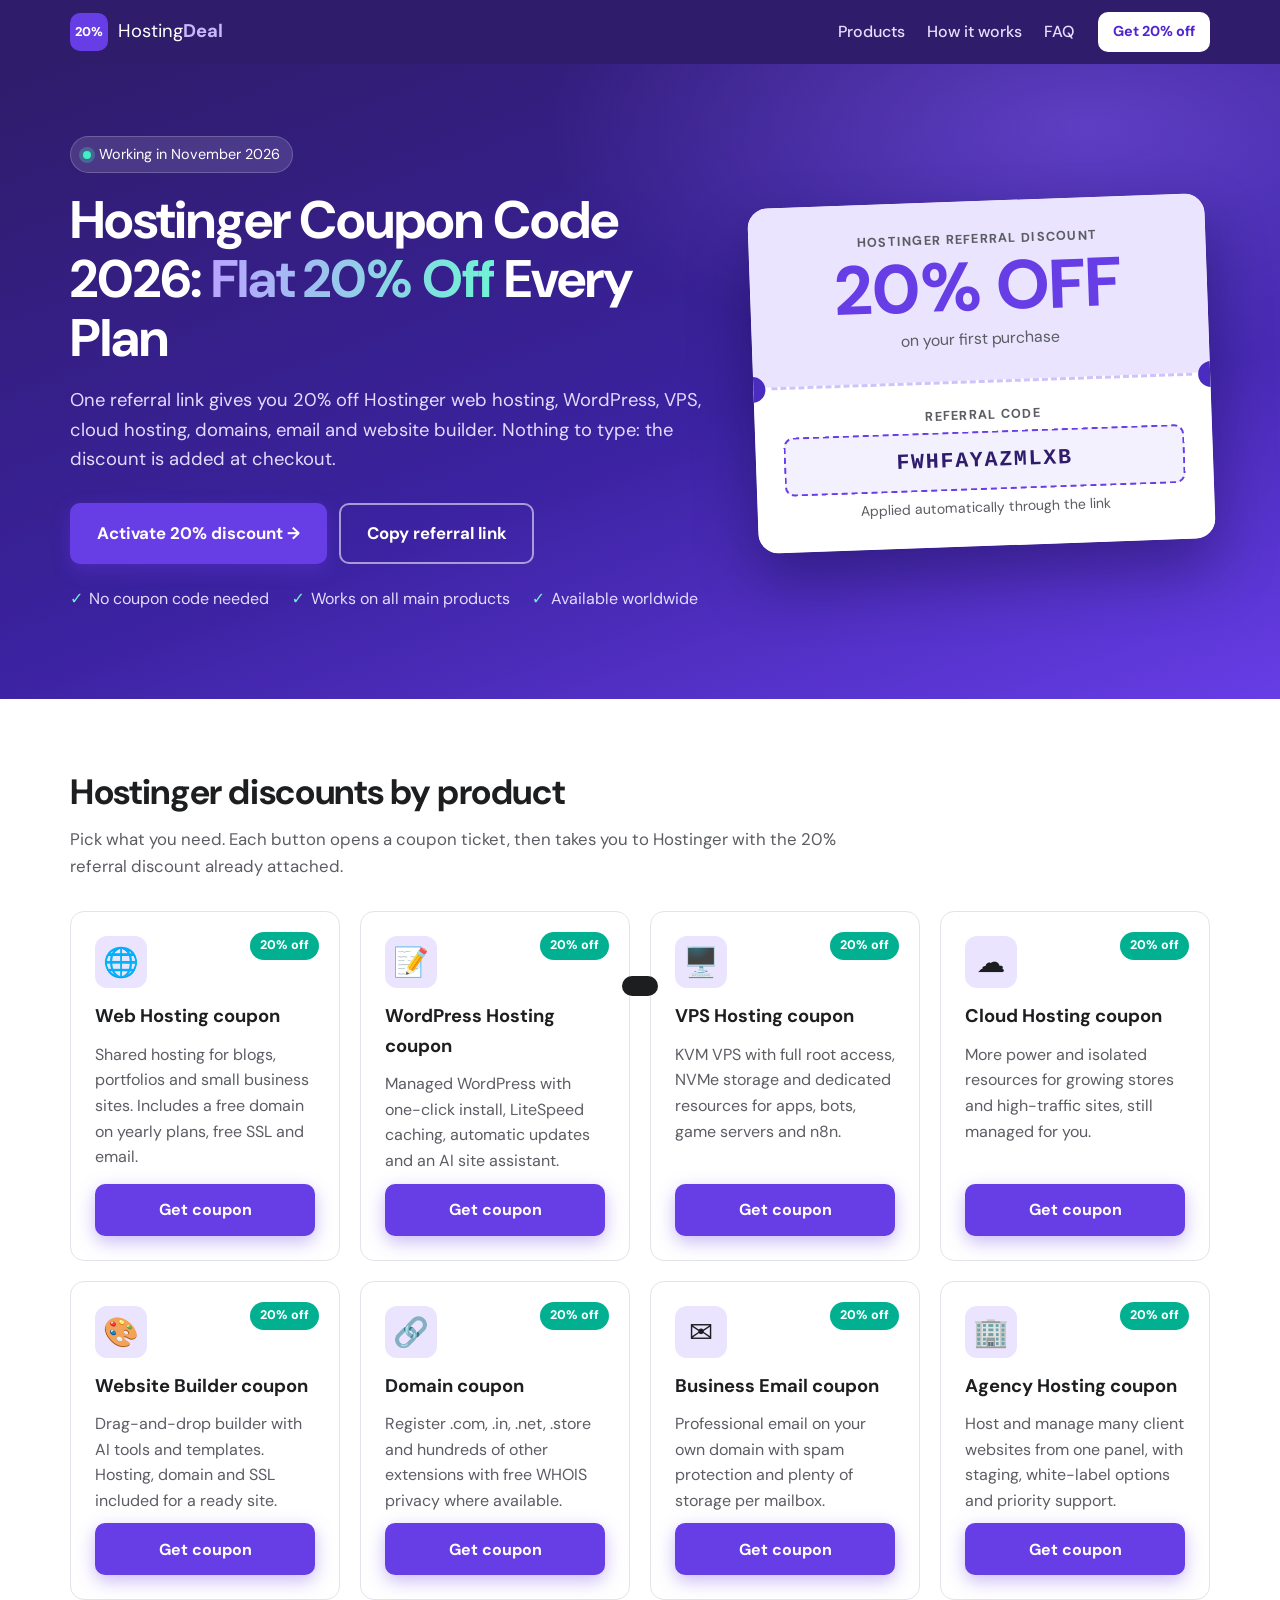
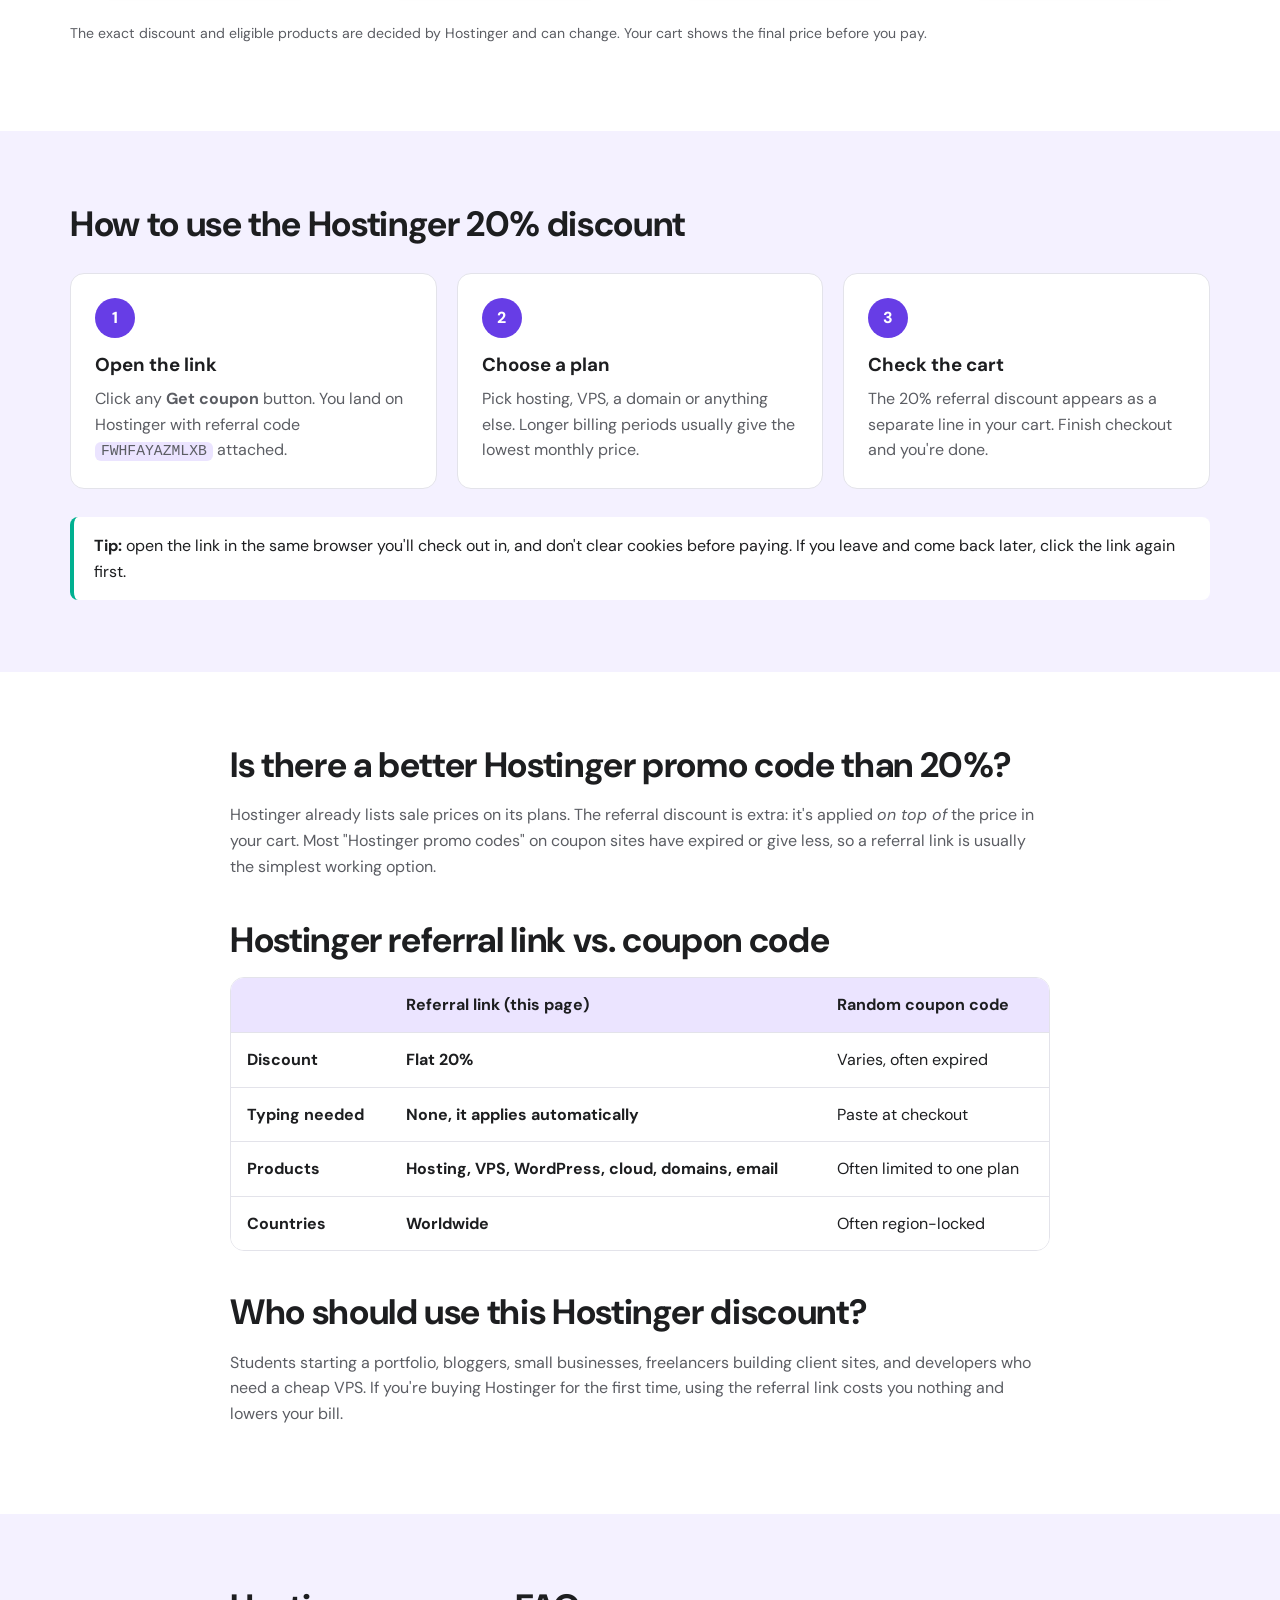
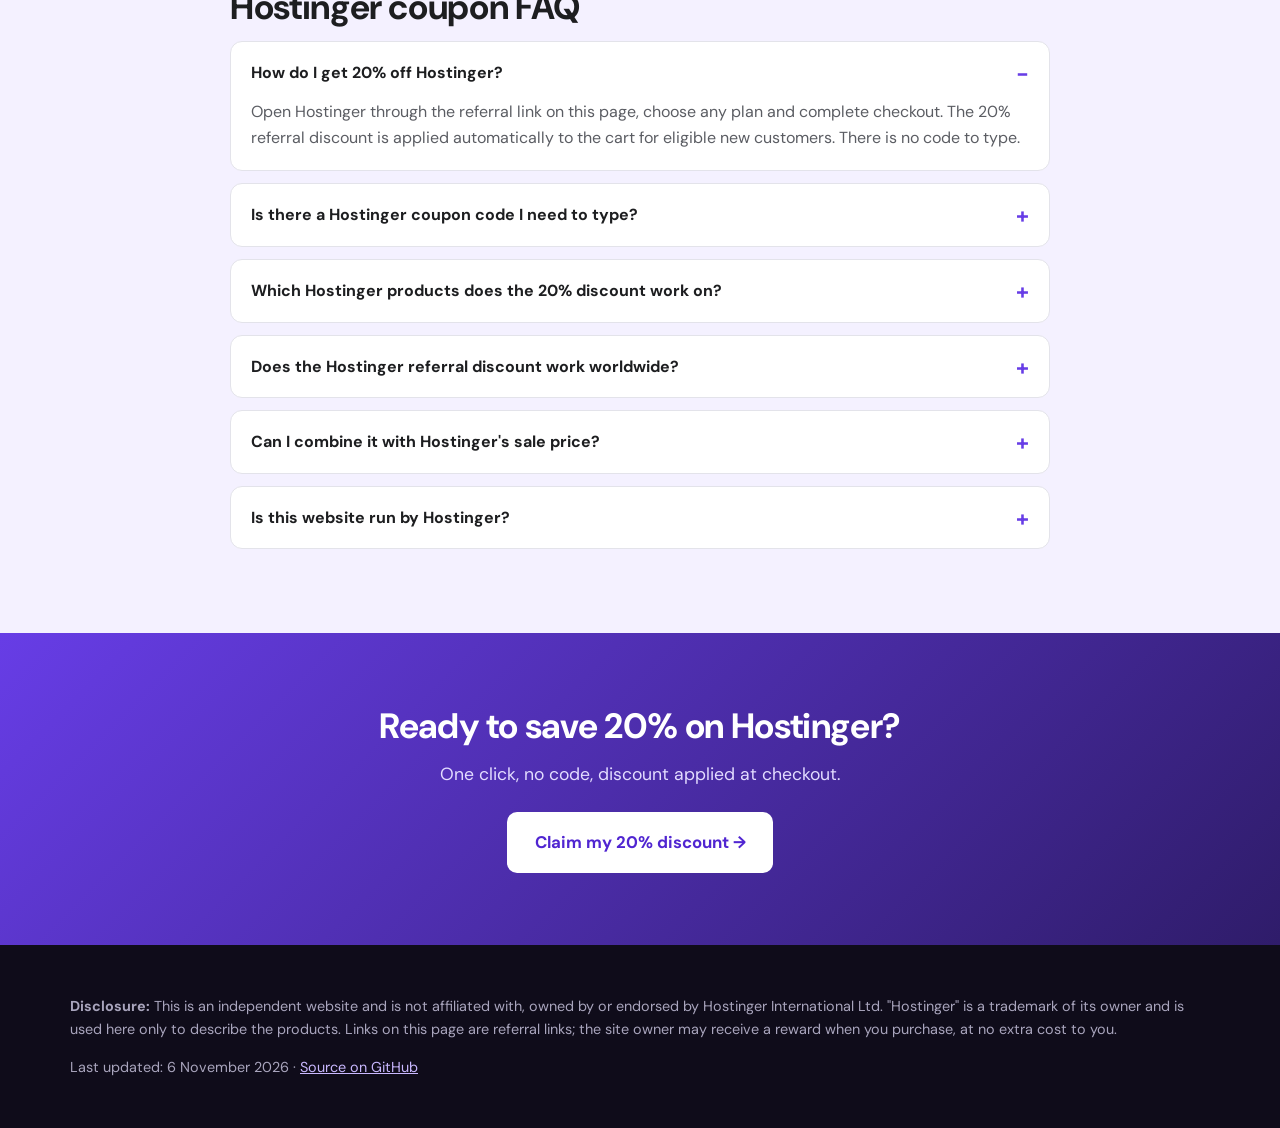
==== index.html @ ba7a70e9 "Hostinger 20% discount landing page and README Static SEO landing page with coupon pop-up, FAQ schem" ====
<!doctype html>
<html lang="en">
<head>
  <meta charset="utf-8">
  <meta name="viewport" content="width=device-width, initial-scale=1">
  <title>Hostinger Coupon Code 2026 – Flat 20% Off All Plans (Working Referral Link)</title>
  <meta name="description" content="Get a flat 20% Hostinger discount in 2026 on web hosting, WordPress, VPS, cloud hosting, domains, email and website builder. One working referral link, applied automatically at checkout — no code to type.">
  <meta name="keywords" content="hostinger coupon, hostinger coupon code, hostinger discount, hostinger promo code, hostinger 20% off, hostinger referral link, hostinger referral code, hostinger vps coupon, hostinger wordpress discount, hostinger domain coupon, hostinger coupon 2026">
  <meta name="robots" content="index, follow, max-image-preview:large">
  <link rel="canonical" href="https://hostinger-20-discount.vercel.app/">
  <meta name="theme-color" content="#673de6">

  <!-- Open Graph / social -->
  <meta property="og:type" content="website">
  <meta property="og:site_name" content="Hostinger 20% Discount">
  <meta property="og:title" content="Hostinger Coupon 2026 – Flat 20% Off Every Plan">
  <meta property="og:description" content="One referral link, 20% off hosting, VPS, WordPress, domains and more. Applied automatically at checkout.">
  <meta property="og:url" content="https://hostinger-20-discount.vercel.app/">
  <meta property="og:image" content="https://hostinger-20-discount.vercel.app/assets/og-image.png">
  <meta name="twitter:card" content="summary_large_image">
  <meta name="twitter:title" content="Hostinger Coupon 2026 – Flat 20% Off Every Plan">
  <meta name="twitter:description" content="One referral link, 20% off hosting, VPS, WordPress, domains and more.">
  <meta name="twitter:image" content="https://hostinger-20-discount.vercel.app/assets/og-image.png">

  <link rel="icon" href="assets/favicon.svg" type="image/svg+xml">
  <link rel="preconnect" href="https://fonts.googleapis.com">
  <link rel="preconnect" href="https://fonts.gstatic.com" crossorigin>
  <link href="https://fonts.googleapis.com/css2?family=DM+Sans:wght@400;500;700;800&display=swap" rel="stylesheet">
  <link rel="stylesheet" href="assets/css/style.css">

  <script type="application/ld+json">
  {
    "@context": "https://schema.org",
    "@graph": [
      {
        "@type": "WebSite",
        "@id": "https://hostinger-20-discount.vercel.app/#website",
        "url": "https://hostinger-20-discount.vercel.app/",
        "name": "Hostinger 20% Discount",
        "inLanguage": "en"
      },
      {
        "@type": "WebPage",
        "@id": "https://hostinger-20-discount.vercel.app/#webpage",
        "url": "https://hostinger-20-discount.vercel.app/",
        "name": "Hostinger Coupon Code 2026 – Flat 20% Off All Plans",
        "isPartOf": {"@id": "https://hostinger-20-discount.vercel.app/#website"},
        "dateModified": "2026-11-06",
        "description": "Flat 20% Hostinger discount on hosting, VPS, WordPress, domains, email and website builder through a referral link."
      },
      {
        "@type": "FAQPage",
        "mainEntity": [
          {"@type": "Question", "name": "How do I get 20% off Hostinger?",
           "acceptedAnswer": {"@type": "Answer", "text": "Open Hostinger through the referral link on this page, choose any plan and complete checkout. The 20% referral discount is applied automatically to the cart for eligible new customers — there is no code to type."}},
          {"@type": "Question", "name": "Is there a Hostinger coupon code I need to type?",
           "acceptedAnswer": {"@type": "Answer", "text": "No. The discount is tied to the referral link itself (REFERRALCODE=FWHFAYAZMLXB). As long as you arrive at Hostinger through the link, the discount is applied at checkout."}},
          {"@type": "Question", "name": "Which Hostinger products does the 20% discount work on?",
           "acceptedAnswer": {"@type": "Answer", "text": "The referral discount applies to eligible Hostinger purchases such as web hosting, WordPress hosting, cloud hosting, VPS hosting, website builder, business email and domains. Hostinger sets the final eligibility rules, so check the discount line in your cart before paying."}},
          {"@type": "Question", "name": "Does the Hostinger referral discount work worldwide?",
           "acceptedAnswer": {"@type": "Answer", "text": "Hostinger runs its referral program across its regional stores, so visitors from India, the USA, the UK, Europe, the Middle East and elsewhere can use the link. You can switch currency and country on Hostinger's site after landing."}},
          {"@type": "Question", "name": "Can I combine the referral discount with Hostinger's sale price?",
           "acceptedAnswer": {"@type": "Answer", "text": "In most cases the referral discount is applied on top of the current promotional price shown in the cart. The cart total always shows the exact amount before you pay."}},
          {"@type": "Question", "name": "Is this website run by Hostinger?",
           "acceptedAnswer": {"@type": "Answer", "text": "No. This is an independent page that shares a Hostinger referral link. It is not owned, operated or endorsed by Hostinger. The site owner may earn a referral reward when you buy, at no extra cost to you."}}
        ]
      }
    ]
  }
  </script>
</head>
<body>
  <a class="skip" href="#main">Skip to content</a>

  <header class="nav">
    <div class="wrap nav__inner">
      <a class="brand" href="./" aria-label="Hostinger 20% Discount home">
        <span class="brand__mark" aria-hidden="true">20%</span>
        <span class="brand__text">Hosting<strong>Deal</strong></span>
      </a>
      <nav class="nav__links" aria-label="Main">
        <a href="#products">Products</a>
        <a href="#how">How it works</a>
        <a href="#faq">FAQ</a>
      </nav>
      <a class="btn btn--sm btn--light" href="https://www.hostinger.com/in?REFERRALCODE=FWHFAYAZMLXB" target="_blank" rel="sponsored noopener" data-coupon="All Hostinger plans">Get 20% off</a>
    </div>
  </header>

  <main id="main">
    <!-- HERO -->
    <section class="hero">
      <div class="wrap hero__grid">
        <div>
          <p class="pill"><span class="dot" aria-hidden="true"></span> Working in November 2026</p>
          <h1>Hostinger Coupon Code 2026: <span class="hl">Flat 20% Off</span> Every Plan</h1>
          <p class="lead">One referral link gives you 20% off Hostinger web hosting, WordPress, VPS, cloud hosting, domains, email and website builder. Nothing to type: the discount is added at checkout.</p>
          <div class="hero__cta">
            <a class="btn btn--primary btn--lg" href="https://www.hostinger.com/in?REFERRALCODE=FWHFAYAZMLXB" target="_blank" rel="sponsored noopener" data-coupon="All Hostinger plans">Activate 20% discount →</a>
            <button class="btn btn--ghost btn--lg" type="button" data-copy>Copy referral link</button>
          </div>
          <ul class="ticks">
            <li>No coupon code needed</li>
            <li>Works on all main products</li>
            <li>Available worldwide</li>
          </ul>
        </div>
        <div class="coupon-card" aria-label="Coupon summary">
          <div class="coupon-card__top">
            <span class="coupon-card__label">Hostinger referral discount</span>
            <span class="coupon-card__big">20% OFF</span>
            <span class="coupon-card__sub">on your first purchase</span>
          </div>
          <div class="coupon-card__cut" aria-hidden="true"></div>
          <div class="coupon-card__bottom">
            <span class="coupon-card__label">Referral code</span>
            <code class="coupon-card__code">FWHFAYAZMLXB</code>
            <span class="coupon-card__note">Applied automatically through the link</span>
          </div>
        </div>
      </div>
    </section>

    <!-- PRODUCTS -->
    <section id="products" class="section">
      <div class="wrap">
        <h2>Hostinger discounts by product</h2>
        <p class="section__lead">Pick what you need. Each button opens a coupon ticket, then takes you to Hostinger with the 20% referral discount already attached.</p>

        <div class="grid">
          <article class="card" id="web-hosting">
            <div class="card__icon" aria-hidden="true">🌐</div>
            <h3>Web Hosting coupon</h3>
            <p>Shared hosting for blogs, portfolios and small business sites. Includes a free domain on yearly plans, free SSL and email.</p>
            <span class="tag">20% off</span>
            <button class="btn btn--primary btn--block" type="button" data-coupon="Web Hosting">Get coupon</button>
          </article>

          <article class="card" id="wordpress-hosting">
            <div class="card__icon" aria-hidden="true">📝</div>
            <h3>WordPress Hosting coupon</h3>
            <p>Managed WordPress with one-click install, LiteSpeed caching, automatic updates and an AI site assistant.</p>
            <span class="tag">20% off</span>
            <button class="btn btn--primary btn--block" type="button" data-coupon="WordPress Hosting">Get coupon</button>
          </article>

          <article class="card" id="vps-hosting">
            <div class="card__icon" aria-hidden="true">🖥️</div>
            <h3>VPS Hosting coupon</h3>
            <p>KVM VPS with full root access, NVMe storage and dedicated resources for apps, bots, game servers and n8n.</p>
            <span class="tag">20% off</span>
            <button class="btn btn--primary btn--block" type="button" data-coupon="VPS Hosting">Get coupon</button>
          </article>

          <article class="card" id="cloud-hosting">
            <div class="card__icon" aria-hidden="true">☁️</div>
            <h3>Cloud Hosting coupon</h3>
            <p>More power and isolated resources for growing stores and high-traffic sites, still managed for you.</p>
            <span class="tag">20% off</span>
            <button class="btn btn--primary btn--block" type="button" data-coupon="Cloud Hosting">Get coupon</button>
          </article>

          <article class="card" id="website-builder">
            <div class="card__icon" aria-hidden="true">🎨</div>
            <h3>Website Builder coupon</h3>
            <p>Drag-and-drop builder with AI tools and templates. Hosting, domain and SSL included for a ready site.</p>
            <span class="tag">20% off</span>
            <button class="btn btn--primary btn--block" type="button" data-coupon="Website Builder">Get coupon</button>
          </article>

          <article class="card" id="domains">
            <div class="card__icon" aria-hidden="true">🔗</div>
            <h3>Domain coupon</h3>
            <p>Register .com, .in, .net, .store and hundreds of other extensions with free WHOIS privacy where available.</p>
            <span class="tag">20% off</span>
            <button class="btn btn--primary btn--block" type="button" data-coupon="Domains">Get coupon</button>
          </article>

          <article class="card" id="business-email">
            <div class="card__icon" aria-hidden="true">✉️</div>
            <h3>Business Email coupon</h3>
            <p>Professional email on your own domain with spam protection and plenty of storage per mailbox.</p>
            <span class="tag">20% off</span>
            <button class="btn btn--primary btn--block" type="button" data-coupon="Business Email">Get coupon</button>
          </article>

          <article class="card" id="agency-hosting">
            <div class="card__icon" aria-hidden="true">🏢</div>
            <h3>Agency Hosting coupon</h3>
            <p>Host and manage many client websites from one panel, with staging, white-label options and priority support.</p>
            <span class="tag">20% off</span>
            <button class="btn btn--primary btn--block" type="button" data-coupon="Agency Hosting">Get coupon</button>
          </article>
        </div>
        <p class="fine">The exact discount and eligible products are decided by Hostinger and can change. Your cart shows the final price before you pay.</p>
      </div>
    </section>

    <!-- HOW -->
    <section id="how" class="section section--tint">
      <div class="wrap">
        <h2>How to use the Hostinger 20% discount</h2>
        <ol class="steps">
          <li><span class="steps__n">1</span><h3>Open the link</h3><p>Click any <strong>Get coupon</strong> button. You land on Hostinger with referral code <code>FWHFAYAZMLXB</code> attached.</p></li>
          <li><span class="steps__n">2</span><h3>Choose a plan</h3><p>Pick hosting, VPS, a domain or anything else. Longer billing periods usually give the lowest monthly price.</p></li>
          <li><span class="steps__n">3</span><h3>Check the cart</h3><p>The 20% referral discount appears as a separate line in your cart. Finish checkout and you're done.</p></li>
        </ol>
        <div class="tip">
          <strong>Tip:</strong> open the link in the same browser you'll check out in, and don't clear cookies before paying. If you leave and come back later, click the link again first.
        </div>
      </div>
    </section>

    <!-- WHY / CONTENT FOR SEO -->
    <section class="section">
      <div class="wrap prose">
        <h2>Is there a better Hostinger promo code than 20%?</h2>
        <p>Hostinger already lists sale prices on its plans. The referral discount is extra: it's applied <em>on top of</em> the price in your cart. Most "Hostinger promo codes" on coupon sites have expired or give less, so a referral link is usually the simplest working option.</p>

        <h2>Hostinger referral link vs. coupon code</h2>
        <div class="table-wrap">
          <table>
            <thead><tr><th></th><th>Referral link (this page)</th><th>Random coupon code</th></tr></thead>
            <tbody>
              <tr><th scope="row">Discount</th><td>Flat 20%</td><td>Varies, often expired</td></tr>
              <tr><th scope="row">Typing needed</th><td>None, it applies automatically</td><td>Paste at checkout</td></tr>
              <tr><th scope="row">Products</th><td>Hosting, VPS, WordPress, cloud, domains, email</td><td>Often limited to one plan</td></tr>
              <tr><th scope="row">Countries</th><td>Worldwide</td><td>Often region-locked</td></tr>
            </tbody>
          </table>
        </div>

        <h2>Who should use this Hostinger discount?</h2>
        <p>Students starting a portfolio, bloggers, small businesses, freelancers building client sites, and developers who need a cheap VPS. If you're buying Hostinger for the first time, using the referral link costs you nothing and lowers your bill.</p>
      </div>
    </section>

    <!-- FAQ -->
    <section id="faq" class="section section--tint">
      <div class="wrap prose">
        <h2>Hostinger coupon FAQ</h2>
        <details open><summary>How do I get 20% off Hostinger?</summary><p>Open Hostinger through the referral link on this page, choose any plan and complete checkout. The 20% referral discount is applied automatically to the cart for eligible new customers. There is no code to type.</p></details>
        <details><summary>Is there a Hostinger coupon code I need to type?</summary><p>No. The discount is tied to the referral link itself (<code>REFERRALCODE=FWHFAYAZMLXB</code>). As long as you arrive at Hostinger through the link, the discount is applied at checkout.</p></details>
        <details><summary>Which Hostinger products does the 20% discount work on?</summary><p>Eligible Hostinger purchases such as web hosting, WordPress hosting, cloud hosting, VPS, website builder, business email and domains. Hostinger sets the final rules, so check the discount line in your cart before paying.</p></details>
        <details><summary>Does the Hostinger referral discount work worldwide?</summary><p>Yes. Visitors from India, the USA, the UK, Europe, the Middle East and elsewhere can use the link. You can switch currency and country on Hostinger's site after landing.</p></details>
        <details><summary>Can I combine it with Hostinger's sale price?</summary><p>In most cases the referral discount is applied on top of the current promotional price. The cart total always shows the exact amount before you pay.</p></details>
        <details><summary>Is this website run by Hostinger?</summary><p>No. This is an independent page sharing a Hostinger referral link. It is not owned, operated or endorsed by Hostinger. The site owner may earn a referral reward when you buy, at no extra cost to you.</p></details>
      </div>
    </section>

    <!-- FINAL CTA -->
    <section class="section cta">
      <div class="wrap cta__inner">
        <h2>Ready to save 20% on Hostinger?</h2>
        <p>One click, no code, discount applied at checkout.</p>
        <a class="btn btn--light btn--lg" href="https://www.hostinger.com/in?REFERRALCODE=FWHFAYAZMLXB" target="_blank" rel="sponsored noopener" data-coupon="All Hostinger plans">Claim my 20% discount →</a>
      </div>
    </section>
  </main>

  <footer class="footer">
    <div class="wrap">
      <p><strong>Disclosure:</strong> This is an independent website and is not affiliated with, owned by or endorsed by Hostinger International Ltd. "Hostinger" is a trademark of its owner and is used here only to describe the products. Links on this page are referral links; the site owner may receive a reward when you purchase, at no extra cost to you.</p>
      <p>Last updated: <time datetime="2026-11-06">6 November 2026</time> · <a href="https://github.com/MdFayaz7/Hostinger-20-Discount" rel="noopener">Source on GitHub</a></p>
    </div>
  </footer>

  <!-- COUPON MODAL -->
  <div class="modal" id="coupon-modal" role="dialog" aria-modal="true" aria-labelledby="modal-title" hidden>
    <div class="modal__backdrop" data-close></div>
    <div class="modal__box">
      <button class="modal__x" type="button" aria-label="Close" data-close>×</button>
      <div class="modal__check" aria-hidden="true">✓</div>
      <p class="modal__eyebrow">Coupon applied</p>
      <h2 id="modal-title"><span data-product>Web Hosting</span>: 20% OFF</h2>
      <div class="modal__ticket">
        <span>Referral code</span>
        <code>FWHFAYAZMLXB</code>
      </div>
      <p class="modal__text">Your discount is linked to this button. Continue to Hostinger, pick your plan and you'll see the 20% off in the cart.</p>
      <a class="btn btn--primary btn--lg btn--block" id="modal-go" href="https://www.hostinger.com/in?REFERRALCODE=FWHFAYAZMLXB" target="_blank" rel="sponsored noopener">Click here to go to Hostinger →</a>
      <button class="modal__copy" type="button" data-copy>Copy link instead</button>
    </div>
  </div>

  <div class="toast" id="toast" role="status" aria-live="polite"></div>

  <script src="assets/js/main.js" defer></script>
</body>
</html>
---- assets/css/style.css ----
:root {
  --brand: #673de6;
  --brand-dark: #5025d1;
  --brand-deep: #2f1c6a;
  --brand-soft: #ebe4ff;
  --accent: #00b090;
  --ink: #1d1e20;
  --muted: #5b5d63;
  --line: #e3e3ea;
  --bg: #ffffff;
  --bg-tint: #f4f1ff;
  --card: #ffffff;
  --radius: 14px;
  --shadow: 0 10px 30px rgba(47, 28, 106, .10);
}
@media (prefers-color-scheme: dark) {
  :root {
    --ink: #f1f0f7;
    --muted: #b4b1c6;
    --line: #322c4d;
    --bg: #14111f;
    --bg-tint: #1b1630;
    --card: #1e1934;
    --brand-soft: #2c2252;
    --shadow: 0 10px 30px rgba(0, 0, 0, .35);
  }
}

* { box-sizing: border-box; }
html { scroll-behavior: smooth; }
body {
  margin: 0;
  font-family: "DM Sans", system-ui, -apple-system, "Segoe UI", Roboto, sans-serif;
  color: var(--ink);
  background: var(--bg);
  line-height: 1.6;
  -webkit-font-smoothing: antialiased;
}
img { max-width: 100%; }
a { color: var(--brand); }
code { font-family: ui-monospace, SFMono-Regular, Menlo, monospace; font-size: .92em; background: var(--brand-soft); padding: .1em .4em; border-radius: 6px; }
.wrap { width: min(1140px, 100% - 32px); margin-inline: auto; }
.skip { position: absolute; left: -999px; top: 8px; background: var(--brand); color: #fff; padding: 8px 12px; border-radius: 8px; z-index: 100; }
.skip:focus { left: 8px; }

/* Buttons */
.btn {
  display: inline-flex; align-items: center; justify-content: center; gap: .4em;
  font: inherit; font-weight: 700; text-decoration: none; cursor: pointer;
  border: 2px solid transparent; border-radius: 10px;
  padding: .7em 1.2em; transition: transform .15s, background .15s, box-shadow .15s;
}
.btn:hover { transform: translateY(-1px); }
.btn:focus-visible { outline: 3px solid var(--accent); outline-offset: 2px; }
.btn--primary { background: var(--brand); color: #fff; box-shadow: 0 6px 18px rgba(103, 61, 230, .35); }
.btn--primary:hover { background: var(--brand-dark); }
.btn--light { background: #fff; color: var(--brand-dark); }
.btn--ghost { background: transparent; color: #fff; border-color: rgba(255,255,255,.55); }
.btn--ghost:hover { background: rgba(255,255,255,.1); }
.btn--sm { padding: .45em .9em; font-size: .9rem; }
.btn--lg { padding: .9em 1.5em; font-size: 1.05rem; }
.btn--block { width: 100%; }

/* Nav */
.nav { position: sticky; top: 0; z-index: 20; background: var(--brand-deep); color: #fff; }
.nav__inner { display: flex; align-items: center; gap: 24px; height: 64px; }
.brand { display: flex; align-items: center; gap: 10px; color: #fff; text-decoration: none; font-size: 1.15rem; }
.brand__mark { display: grid; place-items: center; width: 38px; height: 38px; border-radius: 10px; background: var(--brand); font-weight: 800; font-size: .8rem; }
.brand__text strong { color: #c9b8ff; }
.nav__links { display: flex; gap: 22px; margin-left: auto; }
.nav__links a { color: #e6defe; text-decoration: none; font-weight: 500; }
.nav__links a:hover { color: #fff; }
@media (max-width: 720px) { .nav__links { display: none; } .nav .btn { margin-left: auto; } }

/* Hero */
.hero {
  color: #fff;
  background:
    radial-gradient(900px 400px at 85% 10%, rgba(140, 100, 255, .45), transparent 60%),
    linear-gradient(160deg, var(--brand-deep) 0%, #3b22a0 55%, var(--brand) 100%);
  padding: 72px 0 88px;
}
.hero__grid { display: grid; grid-template-columns: 1.25fr .9fr; gap: 48px; align-items: center; }
@media (max-width: 900px) { .hero__grid { grid-template-columns: 1fr; } .hero { padding: 48px 0 64px; } }
.pill { display: inline-flex; align-items: center; gap: 8px; background: rgba(255,255,255,.12); border: 1px solid rgba(255,255,255,.2); padding: 6px 12px; border-radius: 999px; font-size: .9rem; margin: 0 0 18px; }
.dot { width: 8px; height: 8px; border-radius: 50%; background: #3ef0c4; box-shadow: 0 0 0 4px rgba(62,240,196,.25); }
h1 { font-size: clamp(2rem, 4.6vw, 3.3rem); line-height: 1.12; margin: 0 0 18px; letter-spacing: -.02em; }
.hl { background: linear-gradient(90deg, #b9a4ff, #6ff3d4); -webkit-background-clip: text; background-clip: text; color: transparent; }
.lead { font-size: 1.15rem; color: #e3dcff; max-width: 40em; margin: 0 0 28px; }
.hero__cta { display: flex; flex-wrap: wrap; gap: 12px; margin-bottom: 22px; }
.ticks { list-style: none; padding: 0; margin: 0; display: flex; flex-wrap: wrap; gap: 8px 22px; color: #e3dcff; }
.ticks li::before { content: "✓"; color: #6ff3d4; font-weight: 800; margin-right: 6px; }

/* Coupon ticket */
.coupon-card { background: #fff; color: var(--ink); border-radius: 20px; box-shadow: 0 30px 60px rgba(10, 0, 40, .35); overflow: hidden; transform: rotate(-2deg); }
.coupon-card__top { background: #ebe4ff; padding: 28px; text-align: center; display: grid; gap: 4px; }
.coupon-card__label { font-size: .8rem; text-transform: uppercase; letter-spacing: .1em; color: #5b5d63; font-weight: 700; }
.coupon-card__big { font-size: clamp(3rem, 7vw, 4.3rem); font-weight: 800; color: var(--brand); line-height: 1; }
.coupon-card__sub { color: #5b5d63; }
.coupon-card__cut { height: 0; border-top: 3px dashed #cfc3fb; margin: 0 18px; position: relative; }
.coupon-card__cut::before, .coupon-card__cut::after { content: ""; position: absolute; top: -14px; width: 26px; height: 26px; border-radius: 50%; background: #4a2cc0; }
.coupon-card__cut::before { left: -32px; } .coupon-card__cut::after { right: -32px; }
.coupon-card__bottom { padding: 22px 28px 28px; text-align: center; display: grid; gap: 6px; background: #fff; }
.coupon-card__code { font-size: 1.35rem; font-weight: 800; letter-spacing: .08em; background: #f4f1ff; color: var(--brand-deep); padding: 10px; border: 2px dashed var(--brand); border-radius: 10px; }
.coupon-card__note { font-size: .88rem; color: #5b5d63; }

/* Sections */
.section { padding: 72px 0; }
.section--tint { background: var(--bg-tint); }
h2 { font-size: clamp(1.6rem, 3vw, 2.2rem); line-height: 1.2; margin: 0 0 12px; letter-spacing: -.01em; }
.section__lead { color: var(--muted); max-width: 46em; margin: 0 0 32px; font-size: 1.05rem; }
.fine { color: var(--muted); font-size: .88rem; margin-top: 22px; }

.grid { display: grid; grid-template-columns: repeat(auto-fill, minmax(250px, 1fr)); gap: 20px; }
.card { position: relative; display: flex; flex-direction: column; gap: 10px; background: var(--card); border: 1px solid var(--line); border-radius: var(--radius); padding: 24px; transition: transform .2s, box-shadow .2s, border-color .2s; }
.card:hover { transform: translateY(-4px); box-shadow: var(--shadow); border-color: var(--brand); }
.card__icon { font-size: 1.8rem; width: 52px; height: 52px; display: grid; place-items: center; border-radius: 12px; background: var(--brand-soft); }
.card h3 { margin: 4px 0 0; font-size: 1.15rem; }
.card p { margin: 0; color: var(--muted); flex: 1; }
.tag { position: absolute; top: 20px; right: 20px; background: var(--accent); color: #fff; font-weight: 800; font-size: .78rem; padding: 4px 10px; border-radius: 999px; }

.steps { list-style: none; padding: 0; margin: 28px 0; display: grid; grid-template-columns: repeat(auto-fit, minmax(240px, 1fr)); gap: 20px; }
.steps li { background: var(--card); border: 1px solid var(--line); border-radius: var(--radius); padding: 24px; }
.steps h3 { margin: 12px 0 6px; }
.steps p { margin: 0; color: var(--muted); }
.steps__n { display: grid; place-items: center; width: 40px; height: 40px; border-radius: 50%; background: var(--brand); color: #fff; font-weight: 800; }
.tip { background: var(--card); border-left: 4px solid var(--accent); padding: 16px 20px; border-radius: 8px; }

.prose { max-width: 820px; }
.prose h2 { margin-top: 40px; }
.prose h2:first-child { margin-top: 0; }
.prose p { color: var(--muted); }
.table-wrap { overflow-x: auto; margin: 16px 0; border: 1px solid var(--line); border-radius: var(--radius); }
table { width: 100%; border-collapse: collapse; min-width: 520px; background: var(--card); }
th, td { text-align: left; padding: 14px 16px; border-bottom: 1px solid var(--line); }
thead th { background: var(--brand-soft); }
tbody tr:last-child > * { border-bottom: 0; }
tbody td:nth-child(2) { font-weight: 700; color: var(--ink); }

details { background: var(--card); border: 1px solid var(--line); border-radius: 12px; padding: 4px 20px; margin-bottom: 12px; }
summary { cursor: pointer; font-weight: 700; padding: 14px 0; list-style: none; position: relative; padding-right: 28px; }
summary::-webkit-details-marker { display: none; }
summary::after { content: "+"; position: absolute; right: 0; top: 10px; font-size: 1.4rem; color: var(--brand); }
details[open] summary::after { content: "−"; }
details p { margin-top: 0; }

.cta { background: linear-gradient(135deg, var(--brand) 0%, var(--brand-deep) 100%); color: #fff; text-align: center; }
.cta p { color: #e3dcff; margin: 0 0 24px; font-size: 1.1rem; }

.footer { background: #0f0c1a; color: #a9a5bd; padding: 36px 0; font-size: .9rem; }
.footer a { color: #c9b8ff; }

/* Modal */
.modal { position: fixed; inset: 0; z-index: 50; display: grid; place-items: center; padding: 16px; }
.modal[hidden] { display: none; }
.modal__backdrop { position: absolute; inset: 0; background: rgba(15, 8, 40, .65); backdrop-filter: blur(4px); animation: fade .2s ease; }
.modal__box { position: relative; width: min(440px, 100%); background: var(--card); color: var(--ink); border-radius: 20px; padding: 32px 28px 24px; text-align: center; box-shadow: 0 30px 80px rgba(0,0,0,.4); animation: pop .25s cubic-bezier(.2,.9,.3,1.3); }
.modal__x { position: absolute; top: 10px; right: 14px; background: none; border: 0; font-size: 1.8rem; line-height: 1; color: var(--muted); cursor: pointer; }
.modal__check { width: 64px; height: 64px; margin: 0 auto 12px; border-radius: 50%; background: var(--accent); color: #fff; display: grid; place-items: center; font-size: 2rem; font-weight: 800; box-shadow: 0 0 0 8px rgba(0,176,144,.18); }
.modal__eyebrow { margin: 0; text-transform: uppercase; letter-spacing: .12em; font-size: .8rem; font-weight: 800; color: var(--accent); }
.modal__box h2 { font-size: 1.5rem; margin: 6px 0 16px; }
.modal__ticket { display: grid; gap: 4px; border: 2px dashed var(--brand); background: var(--brand-soft); border-radius: 12px; padding: 12px; margin-bottom: 14px; }
.modal__ticket span { font-size: .75rem; text-transform: uppercase; letter-spacing: .1em; color: var(--muted); font-weight: 700; }
.modal__ticket code { background: none; font-size: 1.25rem; font-weight: 800; letter-spacing: .08em; color: var(--brand); }
.modal__text { color: var(--muted); font-size: .95rem; margin: 0 0 18px; }
.modal__copy { margin-top: 10px; background: none; border: 0; color: var(--brand); font: inherit; font-weight: 700; cursor: pointer; text-decoration: underline; }

.toast { position: fixed; left: 50%; bottom: 24px; transform: translateX(-50%) translateY(120px); background: var(--ink); color: var(--bg); padding: 10px 18px; border-radius: 10px; font-weight: 700; z-index: 60; transition: transform .25s; }
.toast.show { transform: translateX(-50%) translateY(0); }

@keyframes fade { from { opacity: 0; } }
@keyframes pop { from { opacity: 0; transform: scale(.9) translateY(10px); } }
@media (prefers-reduced-motion: reduce) { * { animation: none !important; transition: none !important; scroll-behavior: auto !important; } }
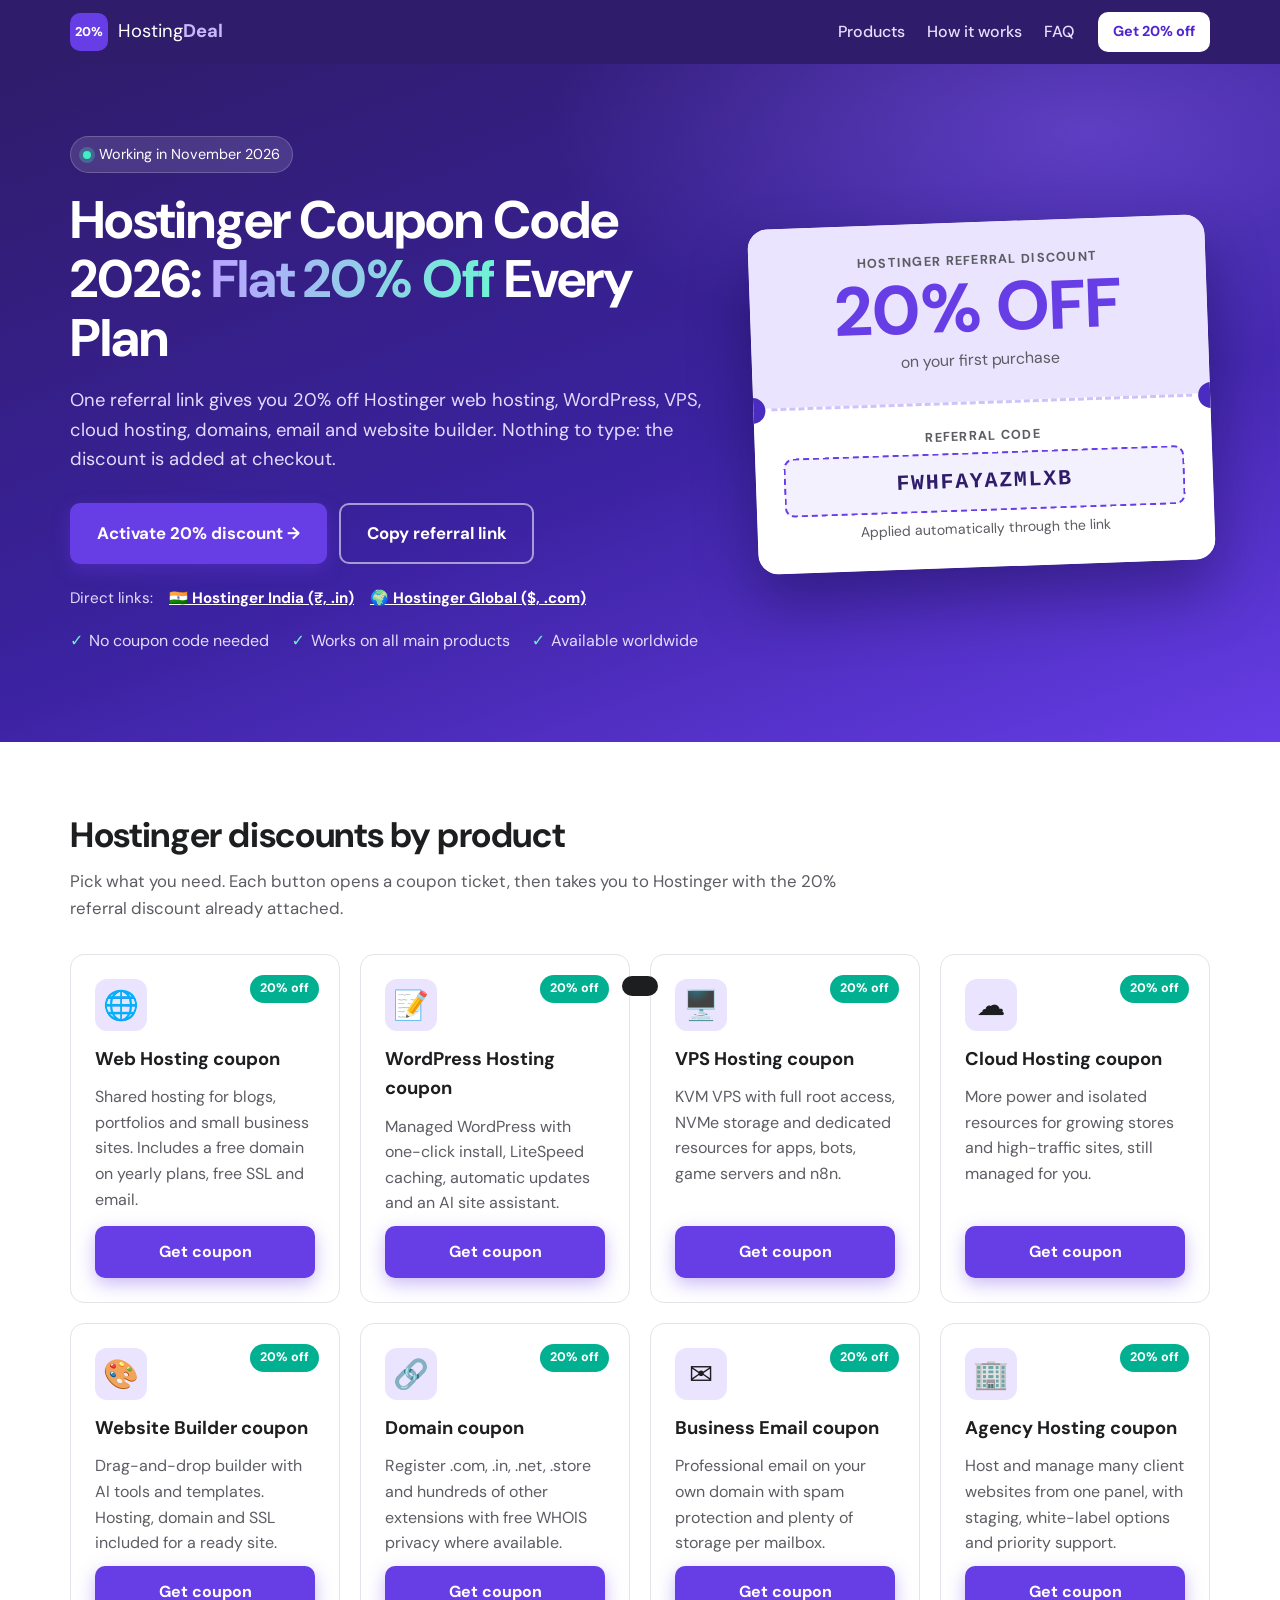
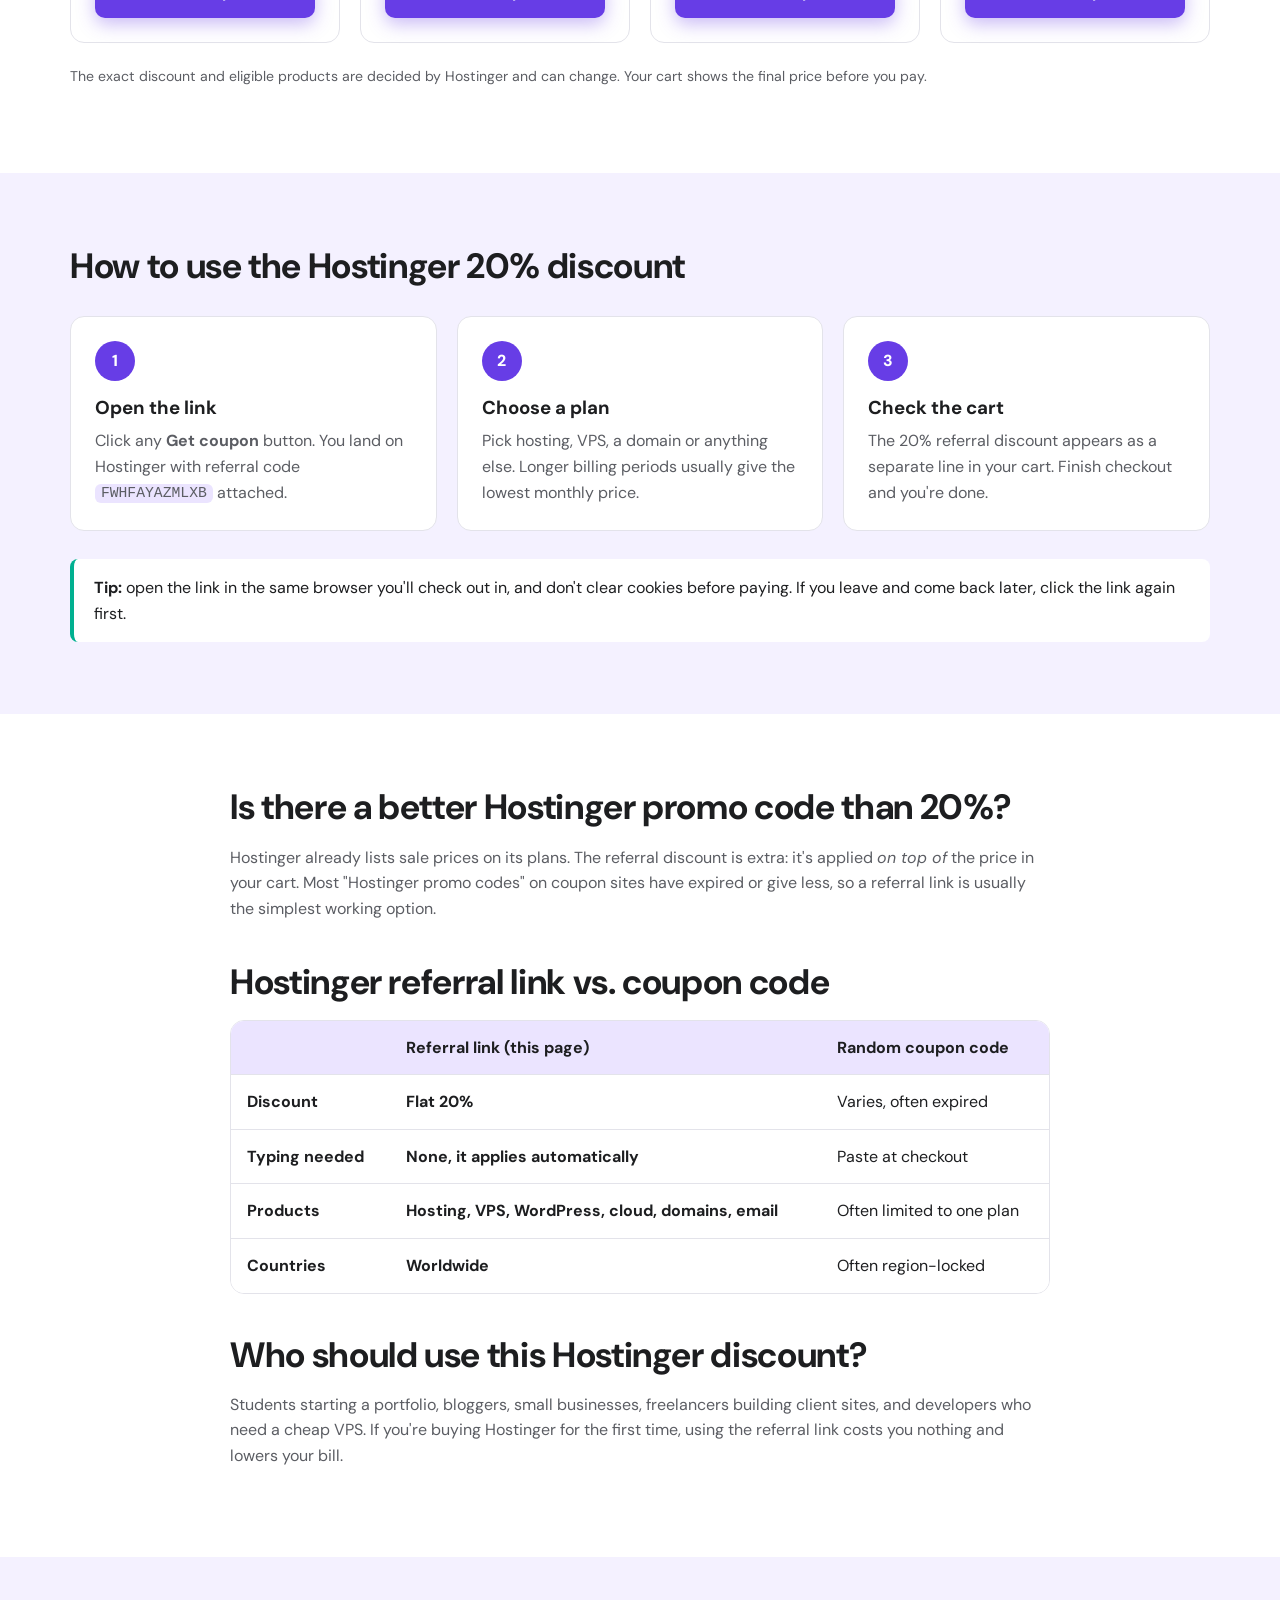
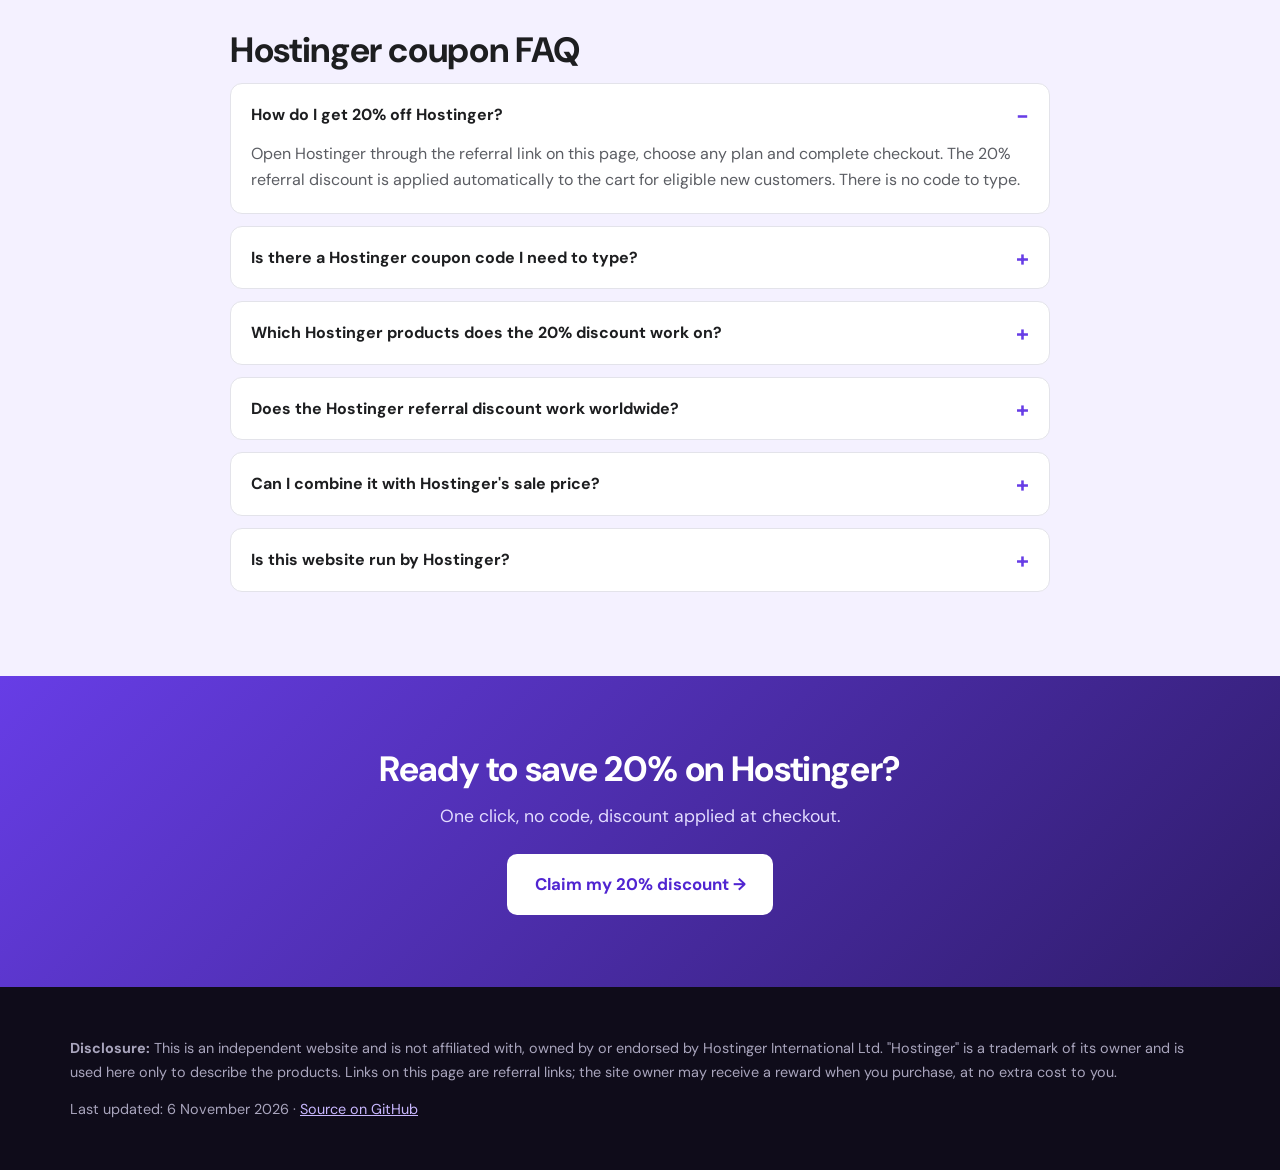
==== commit 34428fcf: "Add separate India (.in) and Global (.com) referral links Coupon pop-up offers both stores, ordered " ====
--- a/index.html
+++ b/index.html
@@ -99,6 +99,10 @@
             <a class="btn btn--primary btn--lg" href="https://www.hostinger.com/in?REFERRALCODE=FWHFAYAZMLXB" target="_blank" rel="sponsored noopener" data-coupon="All Hostinger plans">Activate 20% discount →</a>
             <button class="btn btn--ghost btn--lg" type="button" data-copy>Copy referral link</button>
           </div>
+          <p class="stores">Direct links:
+            <a href="https://www.hostinger.com/in?REFERRALCODE=FWHFAYAZMLXB" target="_blank" rel="sponsored noopener">🇮🇳 Hostinger India (₹, .in)</a>
+            <a href="https://www.hostinger.com?REFERRALCODE=FWHFAYAZMLXB" target="_blank" rel="sponsored noopener">🌍 Hostinger Global ($, .com)</a>
+          </p>
           <ul class="ticks">
             <li>No coupon code needed</li>
             <li>Works on all main products</li>
@@ -277,8 +281,12 @@
         <span>Referral code</span>
         <code>FWHFAYAZMLXB</code>
       </div>
-      <p class="modal__text">Your discount is linked to this button. Continue to Hostinger, pick your plan and you'll see the 20% off in the cart.</p>
-      <a class="btn btn--primary btn--lg btn--block" id="modal-go" href="https://www.hostinger.com/in?REFERRALCODE=FWHFAYAZMLXB" target="_blank" rel="sponsored noopener">Click here to go to Hostinger →</a>
+      <p class="modal__text">Your discount is linked to both buttons below. Pick your store, choose a plan and you'll see the 20% off in the cart.</p>
+      <p class="modal__pick">Choose your store:</p>
+      <div class="modal__stores">
+        <a class="btn btn--primary btn--block" data-store="in" href="https://www.hostinger.com/in?REFERRALCODE=FWHFAYAZMLXB" target="_blank" rel="sponsored noopener">🇮🇳 India store (₹) →<small>hostinger.com/in</small></a>
+        <a class="btn btn--primary btn--block" data-store="com" href="https://www.hostinger.com?REFERRALCODE=FWHFAYAZMLXB" target="_blank" rel="sponsored noopener">🌍 Global store ($) →<small>hostinger.com</small></a>
+      </div>
       <button class="modal__copy" type="button" data-copy>Copy link instead</button>
     </div>
   </div>
--- a/assets/css/style.css
+++ b/assets/css/style.css
@@ -171,3 +171,14 @@
 @keyframes fade { from { opacity: 0; } }
 @keyframes pop { from { opacity: 0; transform: scale(.9) translateY(10px); } }
 @media (prefers-reduced-motion: reduce) { * { animation: none !important; transition: none !important; scroll-behavior: auto !important; } }
+
+/* India / Global store choice */
+.stores { margin: 0 0 18px; color: #e3dcff; font-size: .95rem; display: flex; flex-wrap: wrap; gap: 6px 16px; align-items: center; }
+.stores a { color: #fff; font-weight: 700; }
+.modal__pick { margin: 0 0 8px; font-weight: 700; font-size: .9rem; color: var(--muted); }
+.modal__stores { display: grid; gap: 10px; }
+.modal__stores .btn { flex-direction: column; gap: 0; line-height: 1.3; }
+.modal__stores small { font-weight: 500; opacity: .8; font-size: .78rem; }
+.btn--outline { background: transparent; color: var(--brand); border-color: var(--brand); }
+.btn--outline:hover { background: var(--brand-soft); }
+@media (prefers-color-scheme: dark) { .btn--outline { color: #c9b8ff; border-color: #8f6cff; } }
